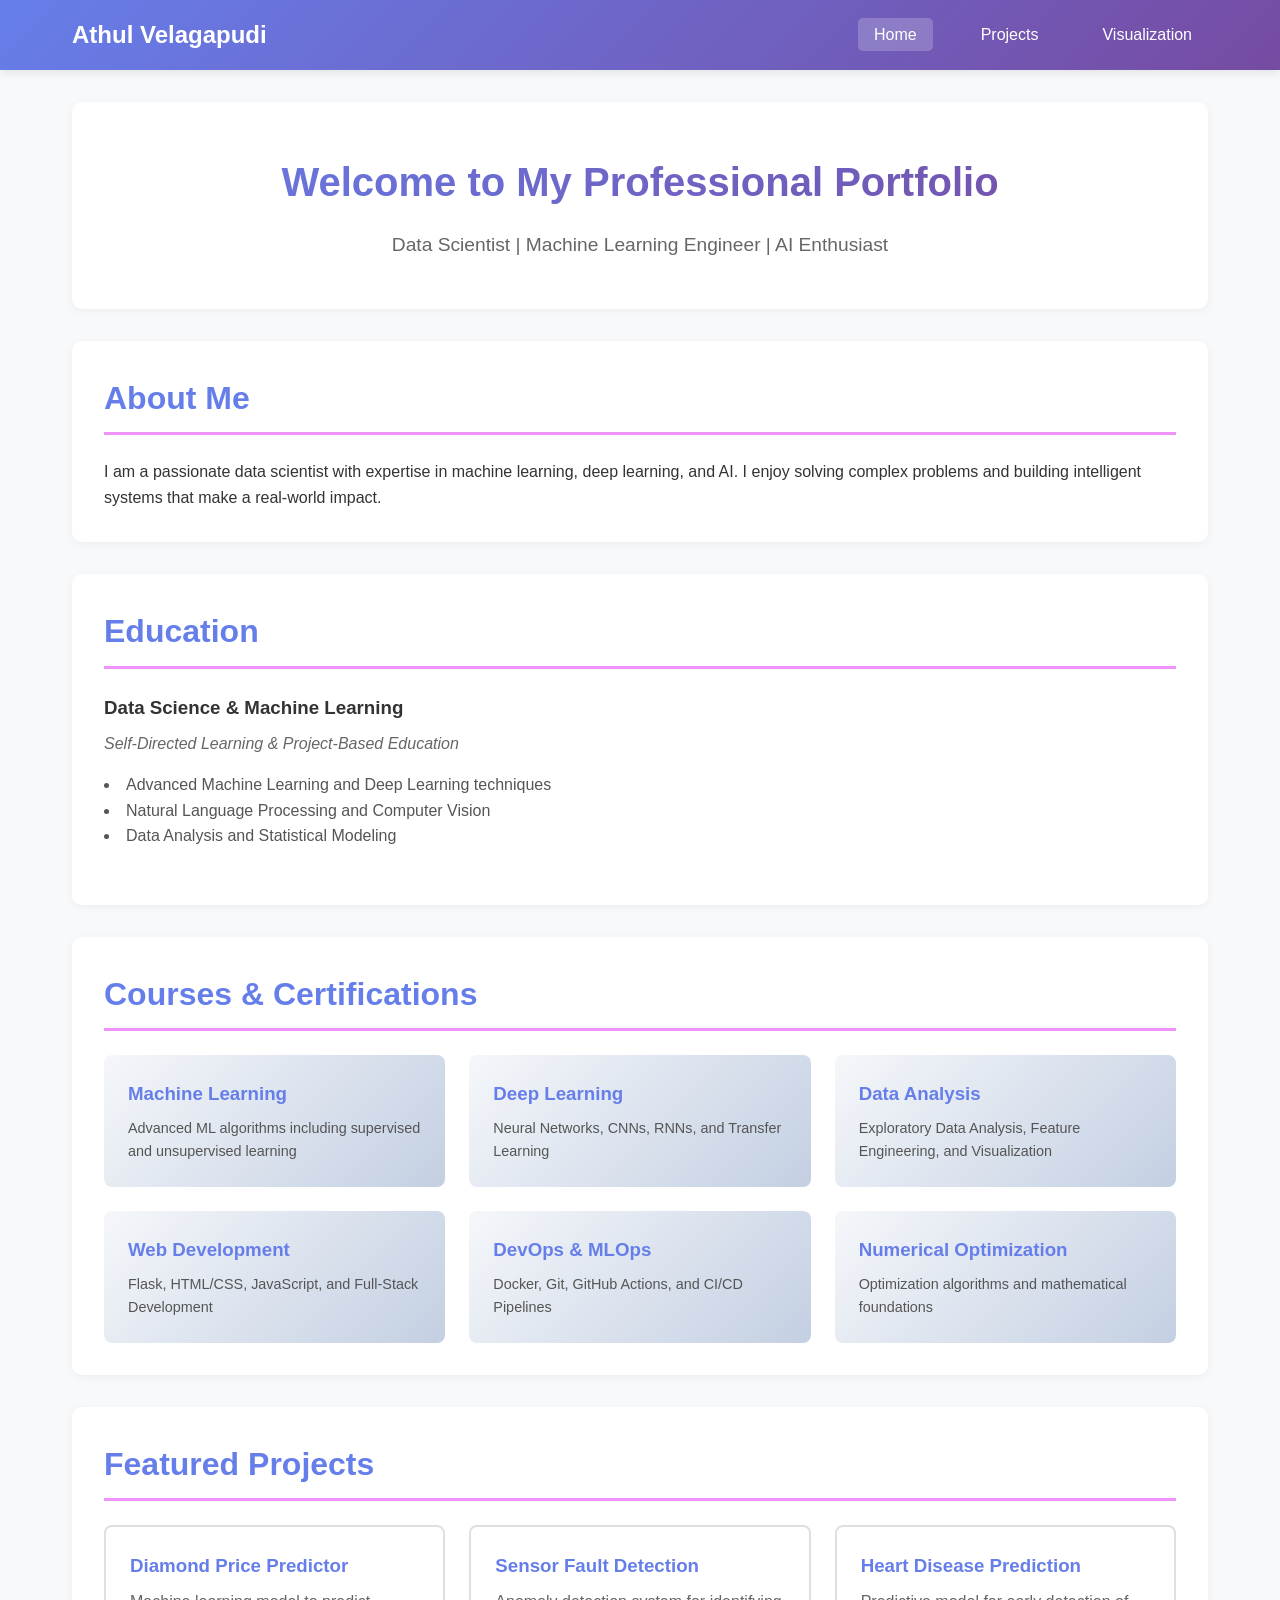
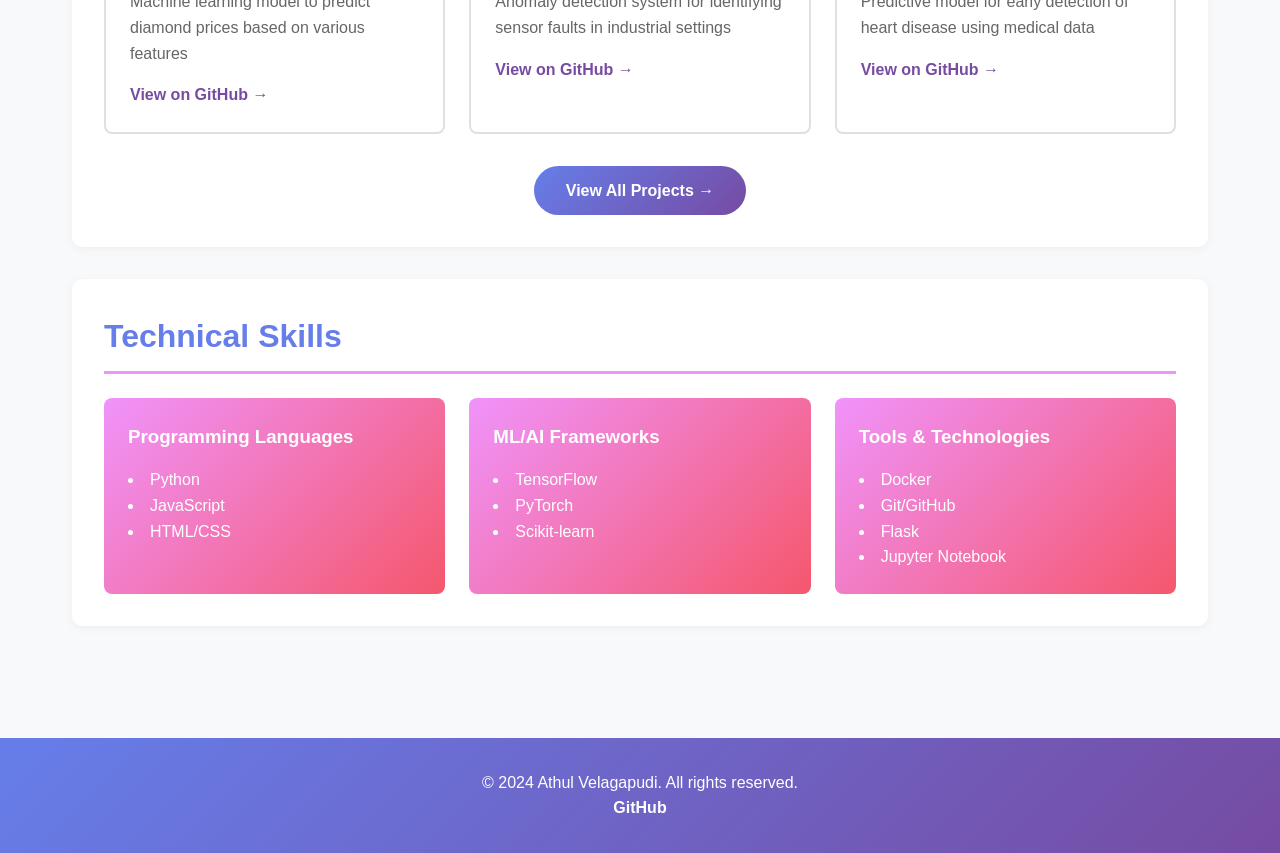
==== index.html @ dacdf574 "Create professional website with home, projects, and visualization pages Co-authored-by: AthulVelaga" ====
<!DOCTYPE html>
<html lang="en">
<head>
    <meta charset="UTF-8">
    <meta name="viewport" content="width=device-width, initial-scale=1.0">
    <title>Athul Velagapudi - Professional Portfolio</title>
    <link rel="stylesheet" href="styles.css">
</head>
<body>
    <nav class="navbar">
        <div class="nav-container">
            <h1 class="nav-logo">Athul Velagapudi</h1>
            <ul class="nav-menu">
                <li><a href="index.html" class="active">Home</a></li>
                <li><a href="projects.html">Projects</a></li>
                <li><a href="visualization.html">Visualization</a></li>
            </ul>
        </div>
    </nav>

    <main class="container">
        <section class="hero">
            <h1>Welcome to My Professional Portfolio</h1>
            <p class="subtitle">Data Scientist | Machine Learning Engineer | AI Enthusiast</p>
        </section>

        <section class="resume-section">
            <h2>About Me</h2>
            <p>I am a passionate data scientist with expertise in machine learning, deep learning, and AI. I enjoy solving complex problems and building intelligent systems that make a real-world impact.</p>
        </section>

        <section class="resume-section">
            <h2>Education</h2>
            <div class="education-item">
                <h3>Data Science & Machine Learning</h3>
                <p class="institution">Self-Directed Learning & Project-Based Education</p>
                <ul>
                    <li>Advanced Machine Learning and Deep Learning techniques</li>
                    <li>Natural Language Processing and Computer Vision</li>
                    <li>Data Analysis and Statistical Modeling</li>
                </ul>
            </div>
        </section>

        <section class="resume-section">
            <h2>Courses & Certifications</h2>
            <div class="course-grid">
                <div class="course-item">
                    <h3>Machine Learning</h3>
                    <p>Advanced ML algorithms including supervised and unsupervised learning</p>
                </div>
                <div class="course-item">
                    <h3>Deep Learning</h3>
                    <p>Neural Networks, CNNs, RNNs, and Transfer Learning</p>
                </div>
                <div class="course-item">
                    <h3>Data Analysis</h3>
                    <p>Exploratory Data Analysis, Feature Engineering, and Visualization</p>
                </div>
                <div class="course-item">
                    <h3>Web Development</h3>
                    <p>Flask, HTML/CSS, JavaScript, and Full-Stack Development</p>
                </div>
                <div class="course-item">
                    <h3>DevOps & MLOps</h3>
                    <p>Docker, Git, GitHub Actions, and CI/CD Pipelines</p>
                </div>
                <div class="course-item">
                    <h3>Numerical Optimization</h3>
                    <p>Optimization algorithms and mathematical foundations</p>
                </div>
            </div>
        </section>

        <section class="resume-section">
            <h2>Featured Projects</h2>
            <div class="project-preview">
                <div class="project-card">
                    <h3>Diamond Price Predictor</h3>
                    <p>Machine learning model to predict diamond prices based on various features</p>
                    <a href="https://github.com/AthulVelagapudi/Diamond_price_predictor" target="_blank">View on GitHub →</a>
                </div>
                <div class="project-card">
                    <h3>Sensor Fault Detection</h3>
                    <p>Anomaly detection system for identifying sensor faults in industrial settings</p>
                    <a href="https://github.com/AthulVelagapudi/sensor-fault-detection" target="_blank">View on GitHub →</a>
                </div>
                <div class="project-card">
                    <h3>Heart Disease Prediction</h3>
                    <p>Predictive model for early detection of heart disease using medical data</p>
                    <a href="https://github.com/AthulVelagapudi/Heart-disease-predection" target="_blank">View on GitHub →</a>
                </div>
            </div>
            <div class="view-all">
                <a href="projects.html" class="btn">View All Projects →</a>
            </div>
        </section>

        <section class="resume-section">
            <h2>Technical Skills</h2>
            <div class="skills-grid">
                <div class="skill-category">
                    <h3>Programming Languages</h3>
                    <ul>
                        <li>Python</li>
                        <li>JavaScript</li>
                        <li>HTML/CSS</li>
                    </ul>
                </div>
                <div class="skill-category">
                    <h3>ML/AI Frameworks</h3>
                    <ul>
                        <li>TensorFlow</li>
                        <li>PyTorch</li>
                        <li>Scikit-learn</li>
                    </ul>
                </div>
                <div class="skill-category">
                    <h3>Tools & Technologies</h3>
                    <ul>
                        <li>Docker</li>
                        <li>Git/GitHub</li>
                        <li>Flask</li>
                        <li>Jupyter Notebook</li>
                    </ul>
                </div>
            </div>
        </section>
    </main>

    <footer>
        <p>&copy; 2024 Athul Velagapudi. All rights reserved.</p>
        <p>
            <a href="https://github.com/AthulVelagapudi" target="_blank">GitHub</a>
        </p>
    </footer>
</body>
</html>
---- styles.css ----
/* Global Styles */
* {
    margin: 0;
    padding: 0;
    box-sizing: border-box;
}

body {
    font-family: -apple-system, BlinkMacSystemFont, 'Segoe UI', Roboto, Oxygen, Ubuntu, Cantarell, sans-serif;
    line-height: 1.6;
    color: #333;
    background: #f8f9fa;
}

/* Navigation */
.navbar {
    background: linear-gradient(135deg, #667eea 0%, #764ba2 100%);
    color: white;
    padding: 1rem 0;
    position: sticky;
    top: 0;
    z-index: 100;
    box-shadow: 0 2px 10px rgba(0,0,0,0.1);
}

.nav-container {
    max-width: 1200px;
    margin: 0 auto;
    padding: 0 2rem;
    display: flex;
    justify-content: space-between;
    align-items: center;
}

.nav-logo {
    font-size: 1.5rem;
    font-weight: 700;
}

.nav-menu {
    display: flex;
    list-style: none;
    gap: 2rem;
}

.nav-menu a {
    color: white;
    text-decoration: none;
    font-weight: 500;
    padding: 0.5rem 1rem;
    border-radius: 5px;
    transition: background 0.3s ease;
}

.nav-menu a:hover,
.nav-menu a.active {
    background: rgba(255,255,255,0.2);
}

/* Container */
.container {
    max-width: 1200px;
    margin: 0 auto;
    padding: 2rem;
}

/* Hero Section */
.hero {
    text-align: center;
    padding: 3rem 0;
    background: white;
    border-radius: 10px;
    margin-bottom: 2rem;
    box-shadow: 0 2px 10px rgba(0,0,0,0.05);
}

.hero h1 {
    font-size: 2.5rem;
    margin-bottom: 1rem;
    background: linear-gradient(135deg, #667eea 0%, #764ba2 100%);
    -webkit-background-clip: text;
    -webkit-text-fill-color: transparent;
    background-clip: text;
}

.subtitle {
    font-size: 1.2rem;
    color: #666;
}

/* Resume Section */
.resume-section {
    background: white;
    padding: 2rem;
    margin-bottom: 2rem;
    border-radius: 10px;
    box-shadow: 0 2px 10px rgba(0,0,0,0.05);
}

.resume-section h2 {
    color: #667eea;
    margin-bottom: 1.5rem;
    font-size: 2rem;
    border-bottom: 3px solid #f093fb;
    padding-bottom: 0.5rem;
}

.education-item {
    margin-bottom: 1.5rem;
}

.education-item h3 {
    color: #333;
    margin-bottom: 0.5rem;
}

.institution {
    color: #666;
    font-style: italic;
    margin-bottom: 1rem;
}

.education-item ul {
    list-style-position: inside;
    color: #555;
}

/* Course Grid */
.course-grid {
    display: grid;
    grid-template-columns: repeat(auto-fit, minmax(280px, 1fr));
    gap: 1.5rem;
}

.course-item {
    background: linear-gradient(135deg, #f5f7fa 0%, #c3cfe2 100%);
    padding: 1.5rem;
    border-radius: 8px;
    transition: transform 0.3s ease, box-shadow 0.3s ease;
}

.course-item:hover {
    transform: translateY(-5px);
    box-shadow: 0 5px 20px rgba(0,0,0,0.1);
}

.course-item h3 {
    color: #667eea;
    margin-bottom: 0.5rem;
}

.course-item p {
    color: #555;
    font-size: 0.9rem;
}

/* Project Preview */
.project-preview {
    display: grid;
    grid-template-columns: repeat(auto-fit, minmax(300px, 1fr));
    gap: 1.5rem;
    margin-bottom: 2rem;
}

.project-card {
    background: white;
    border: 2px solid #e0e0e0;
    padding: 1.5rem;
    border-radius: 8px;
    transition: all 0.3s ease;
}

.project-card:hover {
    border-color: #667eea;
    box-shadow: 0 5px 20px rgba(102, 126, 234, 0.2);
    transform: translateY(-3px);
}

.project-card h3 {
    color: #667eea;
    margin-bottom: 0.5rem;
}

.project-card p {
    color: #666;
    margin-bottom: 1rem;
}

.project-card a {
    color: #764ba2;
    text-decoration: none;
    font-weight: 600;
    transition: color 0.3s ease;
}

.project-card a:hover {
    color: #667eea;
}

/* View All Button */
.view-all {
    text-align: center;
    margin-top: 2rem;
}

.btn {
    display: inline-block;
    background: linear-gradient(135deg, #667eea 0%, #764ba2 100%);
    color: white;
    padding: 0.75rem 2rem;
    border-radius: 50px;
    text-decoration: none;
    font-weight: 600;
    transition: transform 0.3s ease, box-shadow 0.3s ease;
}

.btn:hover {
    transform: translateY(-2px);
    box-shadow: 0 5px 20px rgba(102, 126, 234, 0.4);
}

/* Skills Grid */
.skills-grid {
    display: grid;
    grid-template-columns: repeat(auto-fit, minmax(250px, 1fr));
    gap: 1.5rem;
}

.skill-category {
    background: linear-gradient(135deg, #f093fb 0%, #f5576c 100%);
    padding: 1.5rem;
    border-radius: 8px;
    color: white;
}

.skill-category h3 {
    margin-bottom: 1rem;
}

.skill-category ul {
    list-style-position: inside;
}

/* Projects Page */
.projects-section {
    background: white;
    padding: 2rem;
    margin-bottom: 2rem;
    border-radius: 10px;
    box-shadow: 0 2px 10px rgba(0,0,0,0.05);
}

.projects-section h2 {
    color: #667eea;
    margin-bottom: 1.5rem;
    font-size: 1.8rem;
    border-bottom: 3px solid #f093fb;
    padding-bottom: 0.5rem;
}

.projects-grid {
    display: grid;
    grid-template-columns: repeat(auto-fit, minmax(320px, 1fr));
    gap: 1.5rem;
}

.project-card-full {
    background: linear-gradient(135deg, #f5f7fa 0%, #c3cfe2 100%);
    padding: 1.5rem;
    border-radius: 8px;
    transition: all 0.3s ease;
    display: flex;
    flex-direction: column;
}

.project-card-full:hover {
    transform: translateY(-5px);
    box-shadow: 0 8px 25px rgba(102, 126, 234, 0.3);
}

.project-card-full h3 {
    color: #667eea;
    margin-bottom: 0.5rem;
}

.tech-stack {
    color: #764ba2;
    font-size: 0.85rem;
    font-weight: 600;
    margin-bottom: 0.5rem;
}

.project-card-full p {
    color: #555;
    margin-bottom: 1rem;
    flex-grow: 1;
}

.project-card-full .btn {
    align-self: flex-start;
    padding: 0.5rem 1.5rem;
    font-size: 0.9rem;
}

/* Visualization Page */
.viz-section {
    background: white;
    padding: 2rem;
    margin-bottom: 2rem;
    border-radius: 10px;
    box-shadow: 0 2px 10px rgba(0,0,0,0.05);
}

.viz-section h2 {
    color: #667eea;
    margin-bottom: 1rem;
    font-size: 1.8rem;
}

.viz-section p {
    color: #666;
    margin-bottom: 1.5rem;
}

.chart-container {
    width: 100%;
    min-height: 400px;
    background: #f8f9fa;
    border-radius: 8px;
    padding: 1rem;
}

/* Footer */
footer {
    background: linear-gradient(135deg, #667eea 0%, #764ba2 100%);
    color: white;
    text-align: center;
    padding: 2rem;
    margin-top: 3rem;
}

footer a {
    color: white;
    text-decoration: none;
    font-weight: 600;
    transition: opacity 0.3s ease;
}

footer a:hover {
    opacity: 0.8;
}

/* Responsive Design */
@media (max-width: 768px) {
    .nav-container {
        flex-direction: column;
        gap: 1rem;
    }
    
    .nav-menu {
        flex-wrap: wrap;
        justify-content: center;
    }
    
    .hero h1 {
        font-size: 2rem;
    }
    
    .course-grid,
    .project-preview,
    .projects-grid,
    .skills-grid {
        grid-template-columns: 1fr;
    }
}

@media (max-width: 480px) {
    .container {
        padding: 1rem;
    }
    
    .resume-section,
    .projects-section,
    .viz-section {
        padding: 1.5rem;
    }
    
    .hero h1 {
        font-size: 1.5rem;
    }
    
    .subtitle {
        font-size: 1rem;
    }
}
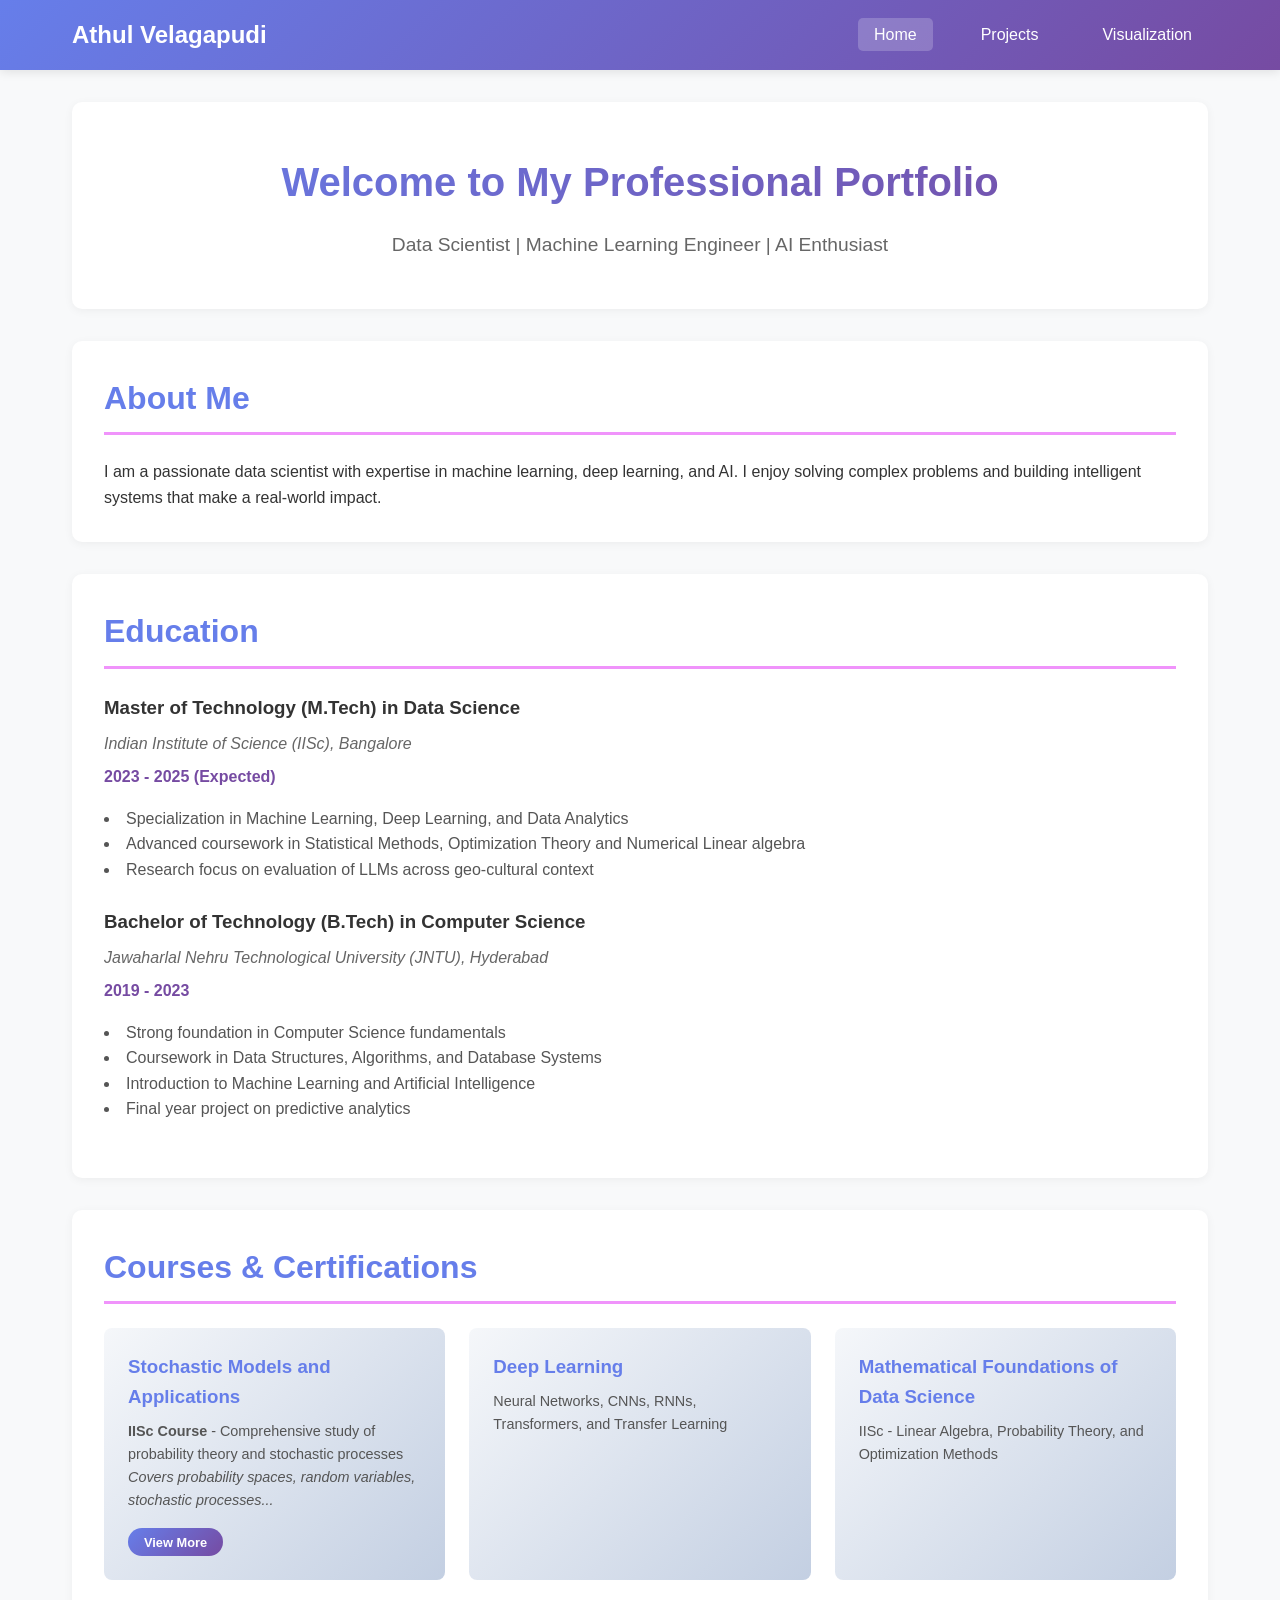
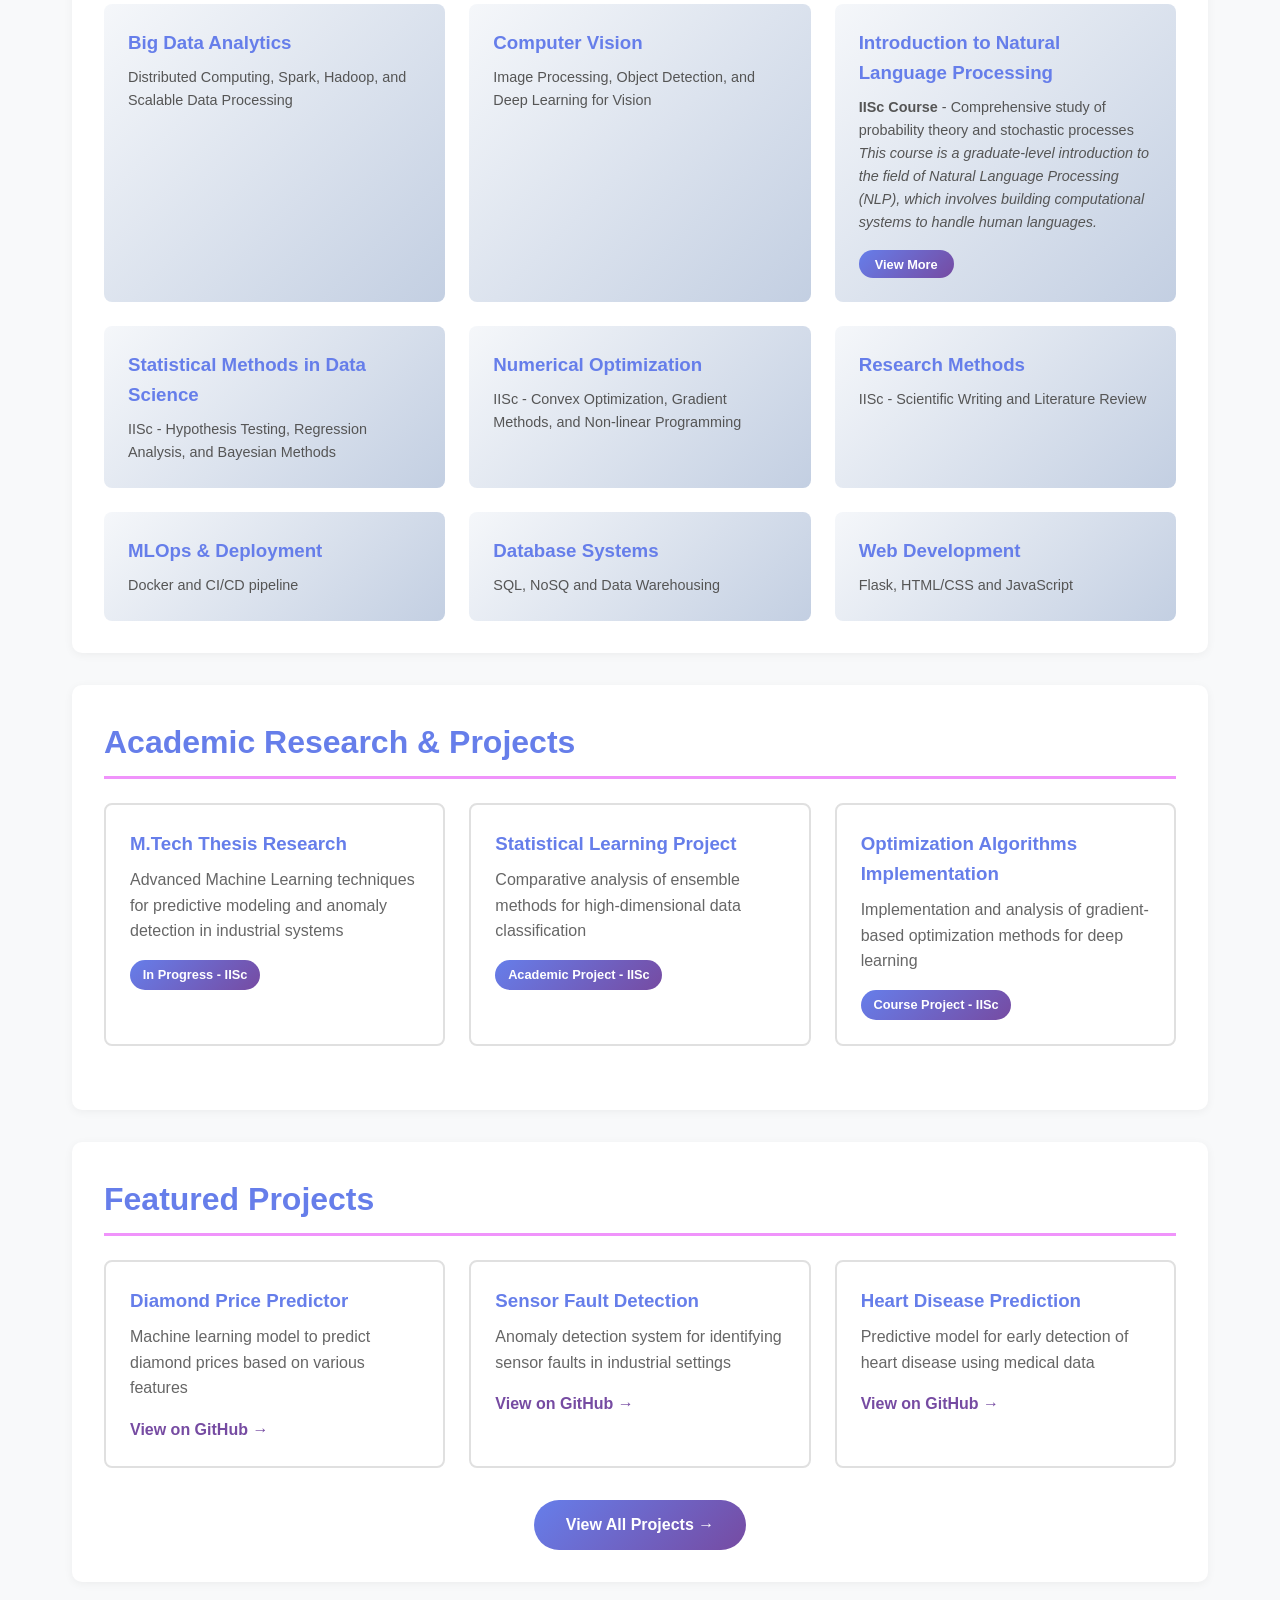
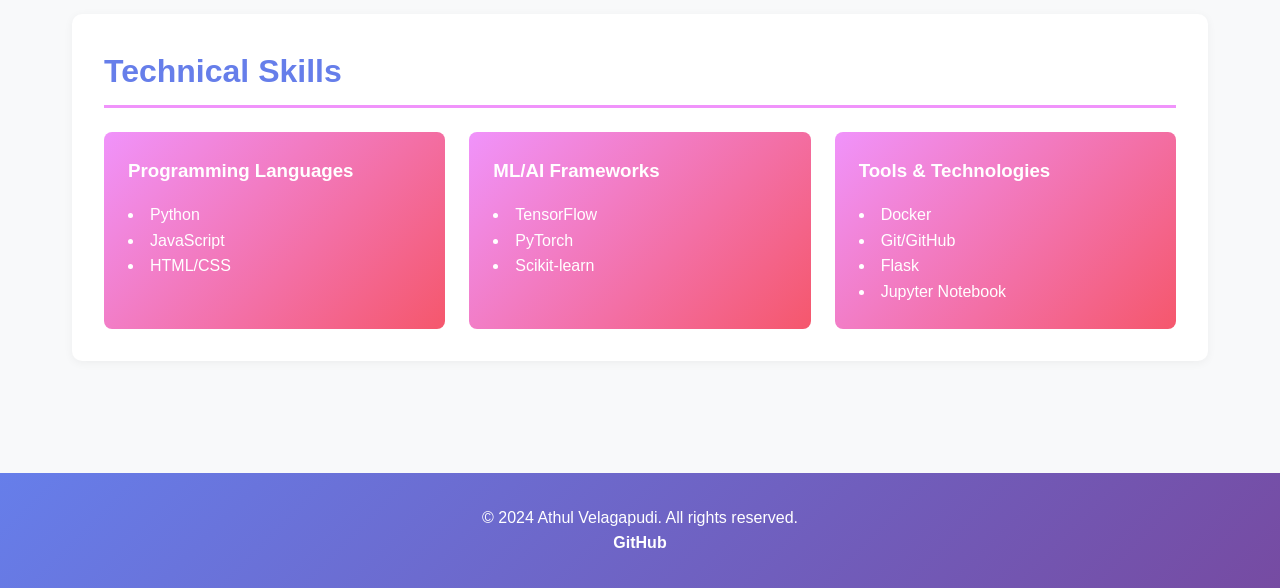
==== commit 5302614e: "added education" ====
--- a/index.html
+++ b/index.html
@@ -32,12 +32,24 @@
         <section class="resume-section">
             <h2>Education</h2>
             <div class="education-item">
-                <h3>Data Science & Machine Learning</h3>
-                <p class="institution">Self-Directed Learning & Project-Based Education</p>
+                <h3>Master of Technology (M.Tech) in Data Science</h3>
+                <p class="institution">Indian Institute of Science (IISc), Bangalore</p>
+                <p class="duration">2023 - 2025 (Expected)</p>
                 <ul>
-                    <li>Advanced Machine Learning and Deep Learning techniques</li>
-                    <li>Natural Language Processing and Computer Vision</li>
-                    <li>Data Analysis and Statistical Modeling</li>
+                    <li>Specialization in Machine Learning, Deep Learning, and Data Analytics</li>
+                    <li>Advanced coursework in Statistical Methods, Optimization Theory and Numerical Linear algebra</li>
+                    <li>Research focus on evaluation of LLMs across geo-cultural context</li>
+                </ul>
+            </div>
+            <div class="education-item">
+                <h3>Bachelor of Technology (B.Tech) in Computer Science</h3>
+                <p class="institution">Jawaharlal Nehru Technological University (JNTU), Hyderabad</p>
+                <p class="duration">2019 - 2023</p>
+                <ul>
+                    <li>Strong foundation in Computer Science fundamentals</li>
+                    <li>Coursework in Data Structures, Algorithms, and Database Systems</li>
+                    <li>Introduction to Machine Learning and Artificial Intelligence</li>
+                    <li>Final year project on predictive analytics</li>
                 </ul>
             </div>
         </section>
@@ -46,28 +58,98 @@
             <h2>Courses & Certifications</h2>
             <div class="course-grid">
                 <div class="course-item">
-                    <h3>Machine Learning</h3>
-                    <p>Advanced ML algorithms including supervised and unsupervised learning</p>
+                    <h3>Stochastic Models and Applications</h3>
+                    <p><strong>IISc Course</strong> - Comprehensive study of probability theory and stochastic processes</p>
+                    <div class="course-preview">
+                        <p>Covers probability spaces, random variables, stochastic processes...</p>
+                    </div>
+                    <div class="course-details" style="display: none;">
+                        <ul>
+                            <li>Probability spaces, conditional probability, and independence</li>
+                            <li>Random variables, distribution functions, and joint distributions</li>
+                            <li>Moments, characteristic functions, and moment generating functions</li>
+                            <li>Conditional expectation and convergence concepts</li>
+                            <li>Laws of large numbers and central limit theorem</li>
+                            <li>Stochastic processes, Markov chains, and Poisson processes</li>
+                        </ul>
+                    </div>
+                    <button class="view-more-btn" onclick="toggleCourseDetails(this)">View More</button>
                 </div>
                 <div class="course-item">
                     <h3>Deep Learning</h3>
-                    <p>Neural Networks, CNNs, RNNs, and Transfer Learning</p>
-                </div>
-                <div class="course-item">
-                    <h3>Data Analysis</h3>
-                    <p>Exploratory Data Analysis, Feature Engineering, and Visualization</p>
+                    <p>Neural Networks, CNNs, RNNs, Transformers, and Transfer Learning</p>
+                </div>
+                <div class="course-item">
+                    <h3>Mathematical Foundations of Data Science</h3>
+                    <p>IISc - Linear Algebra, Probability Theory, and Optimization Methods</p>
+                </div>
+                <div class="course-item">
+                    <h3>Big Data Analytics</h3>
+                    <p>Distributed Computing, Spark, Hadoop, and Scalable Data Processing</p>
+                </div>
+                <div class="course-item">
+                    <h3>Computer Vision</h3>
+                    <p>Image Processing, Object Detection, and Deep Learning for Vision</p>
+                </div>
+                <div class="course-item">
+                    <h3>Introduction to Natural Language Processing</h3>
+                    <p><strong>IISc Course</strong> - Comprehensive study of probability theory and stochastic processes</p>
+                    <div class="course-preview">
+                        <p>This course is a graduate-level introduction to the field of Natural Language Processing (NLP), which involves building computational systems to handle human languages.</p>
+                    </div>
+                    <div class="course-details" style="display: none;">
+                        <ul>
+                            <li>We covered text classification & representation learning, (large & not-so-large) language models, conditioned generation.</li>
+                            <li>, including machine translation, summarization, multilinguality, structured prediction and decoding techniques.</li>
+                            <li>information extraction, and broader societal and ethical implications of language technologies.</li>
+                        </ul>
+                    </div>
+                    <button class="view-more-btn" onclick="toggleCourseDetails(this)">View More</button>
+                </div>
+                <div class="course-item">
+                    <h3>Statistical Methods in Data Science</h3>
+                    <p>IISc - Hypothesis Testing, Regression Analysis, and Bayesian Methods</p>
+                </div>
+                <div class="course-item">
+                    <h3>Numerical Optimization</h3>
+                    <p>IISc - Convex Optimization, Gradient Methods, and Non-linear Programming</p>
+                </div>
+                <div class="course-item">
+                    <h3>Research Methods</h3>
+                    <p>IISc - Scientific Writing and Literature Review</p>
+                </div>
+                <div class="course-item">
+                    <h3>MLOps & Deployment</h3>
+                    <p>Docker and  CI/CD pipeline</p>
+                </div>
+                <div class="course-item">
+                    <h3>Database Systems</h3>
+                    <p>SQL, NoSQ and Data Warehousing</p>
                 </div>
                 <div class="course-item">
                     <h3>Web Development</h3>
-                    <p>Flask, HTML/CSS, JavaScript, and Full-Stack Development</p>
-                </div>
-                <div class="course-item">
-                    <h3>DevOps & MLOps</h3>
-                    <p>Docker, Git, GitHub Actions, and CI/CD Pipelines</p>
-                </div>
-                <div class="course-item">
-                    <h3>Numerical Optimization</h3>
-                    <p>Optimization algorithms and mathematical foundations</p>
+                    <p>Flask, HTML/CSS and JavaScript</p>
+                </div>
+            </div>
+        </section>
+
+        <section class="resume-section">
+            <h2>Academic Research & Projects</h2>
+            <div class="project-preview">
+                <div class="project-card">
+                    <h3>M.Tech Thesis Research</h3>
+                    <p>Advanced Machine Learning techniques for predictive modeling and anomaly detection in industrial systems</p>
+                    <span class="status">In Progress - IISc</span>
+                </div>
+                <div class="project-card">
+                    <h3>Statistical Learning Project</h3>
+                    <p>Comparative analysis of ensemble methods for high-dimensional data classification</p>
+                    <span class="status">Academic Project - IISc</span>
+                </div>
+                <div class="project-card">
+                    <h3>Optimization Algorithms Implementation</h3>
+                    <p>Implementation and analysis of gradient-based optimization methods for deep learning</p>
+                    <span class="status">Course Project - IISc</span>
                 </div>
             </div>
         </section>
@@ -134,5 +216,25 @@
             <a href="https://github.com/AthulVelagapudi" target="_blank">GitHub</a>
         </p>
     </footer>
+
+    <script>
+        function toggleCourseDetails(button) {
+            const courseItem = button.parentElement;
+            const details = courseItem.querySelector('.course-details');
+            const preview = courseItem.querySelector('.course-preview');
+            
+            if (details.style.display === 'none') {
+                details.style.display = 'block';
+                preview.style.display = 'none';
+                button.textContent = 'View Less';
+                button.classList.add('expanded');
+            } else {
+                details.style.display = 'none';
+                preview.style.display = 'block';
+                button.textContent = 'View More';
+                button.classList.remove('expanded');
+            }
+        }
+    </script>
 </body>
 </html>
--- a/styles.css
+++ b/styles.css
@@ -117,12 +117,28 @@
 .institution {
     color: #666;
     font-style: italic;
+    margin-bottom: 0.5rem;
+}
+
+.duration {
+    color: #764ba2;
+    font-weight: 600;
     margin-bottom: 1rem;
 }
 
 .education-item ul {
     list-style-position: inside;
     color: #555;
+}
+
+.status {
+    display: inline-block;
+    background: linear-gradient(135deg, #667eea 0%, #764ba2 100%);
+    color: white;
+    padding: 0.3rem 0.8rem;
+    border-radius: 15px;
+    font-size: 0.8rem;
+    font-weight: 600;
 }
 
 /* Course Grid */
@@ -152,6 +168,40 @@
 .course-item p {
     color: #555;
     font-size: 0.9rem;
+}
+
+.course-preview {
+    color: #666;
+    font-style: italic;
+    margin-bottom: 0.5rem;
+}
+
+.course-details ul {
+    list-style-position: inside;
+    margin: 0.5rem 0;
+    color: #555;
+}
+
+.view-more-btn {
+    background: linear-gradient(135deg, #667eea 0%, #764ba2 100%);
+    color: white;
+    border: none;
+    padding: 0.4rem 1rem;
+    border-radius: 20px;
+    font-size: 0.8rem;
+    font-weight: 600;
+    cursor: pointer;
+    transition: all 0.3s ease;
+    margin-top: 0.5rem;
+}
+
+.view-more-btn:hover {
+    transform: translateY(-1px);
+    box-shadow: 0 3px 10px rgba(102, 126, 234, 0.3);
+}
+
+.view-more-btn.expanded {
+    background: linear-gradient(135deg, #f093fb 0%, #f5576c 100%);
 }
 
 /* Project Preview */
@@ -325,9 +375,16 @@
 .chart-container {
     width: 100%;
     min-height: 400px;
-    background: #f8f9fa;
+    background: white;
     border-radius: 8px;
     padding: 1rem;
+    display: flex;
+    justify-content: center;
+    align-items: center;
+}
+
+.chart-container canvas {
+    max-height: 400px;
 }
 
 /* Footer */
